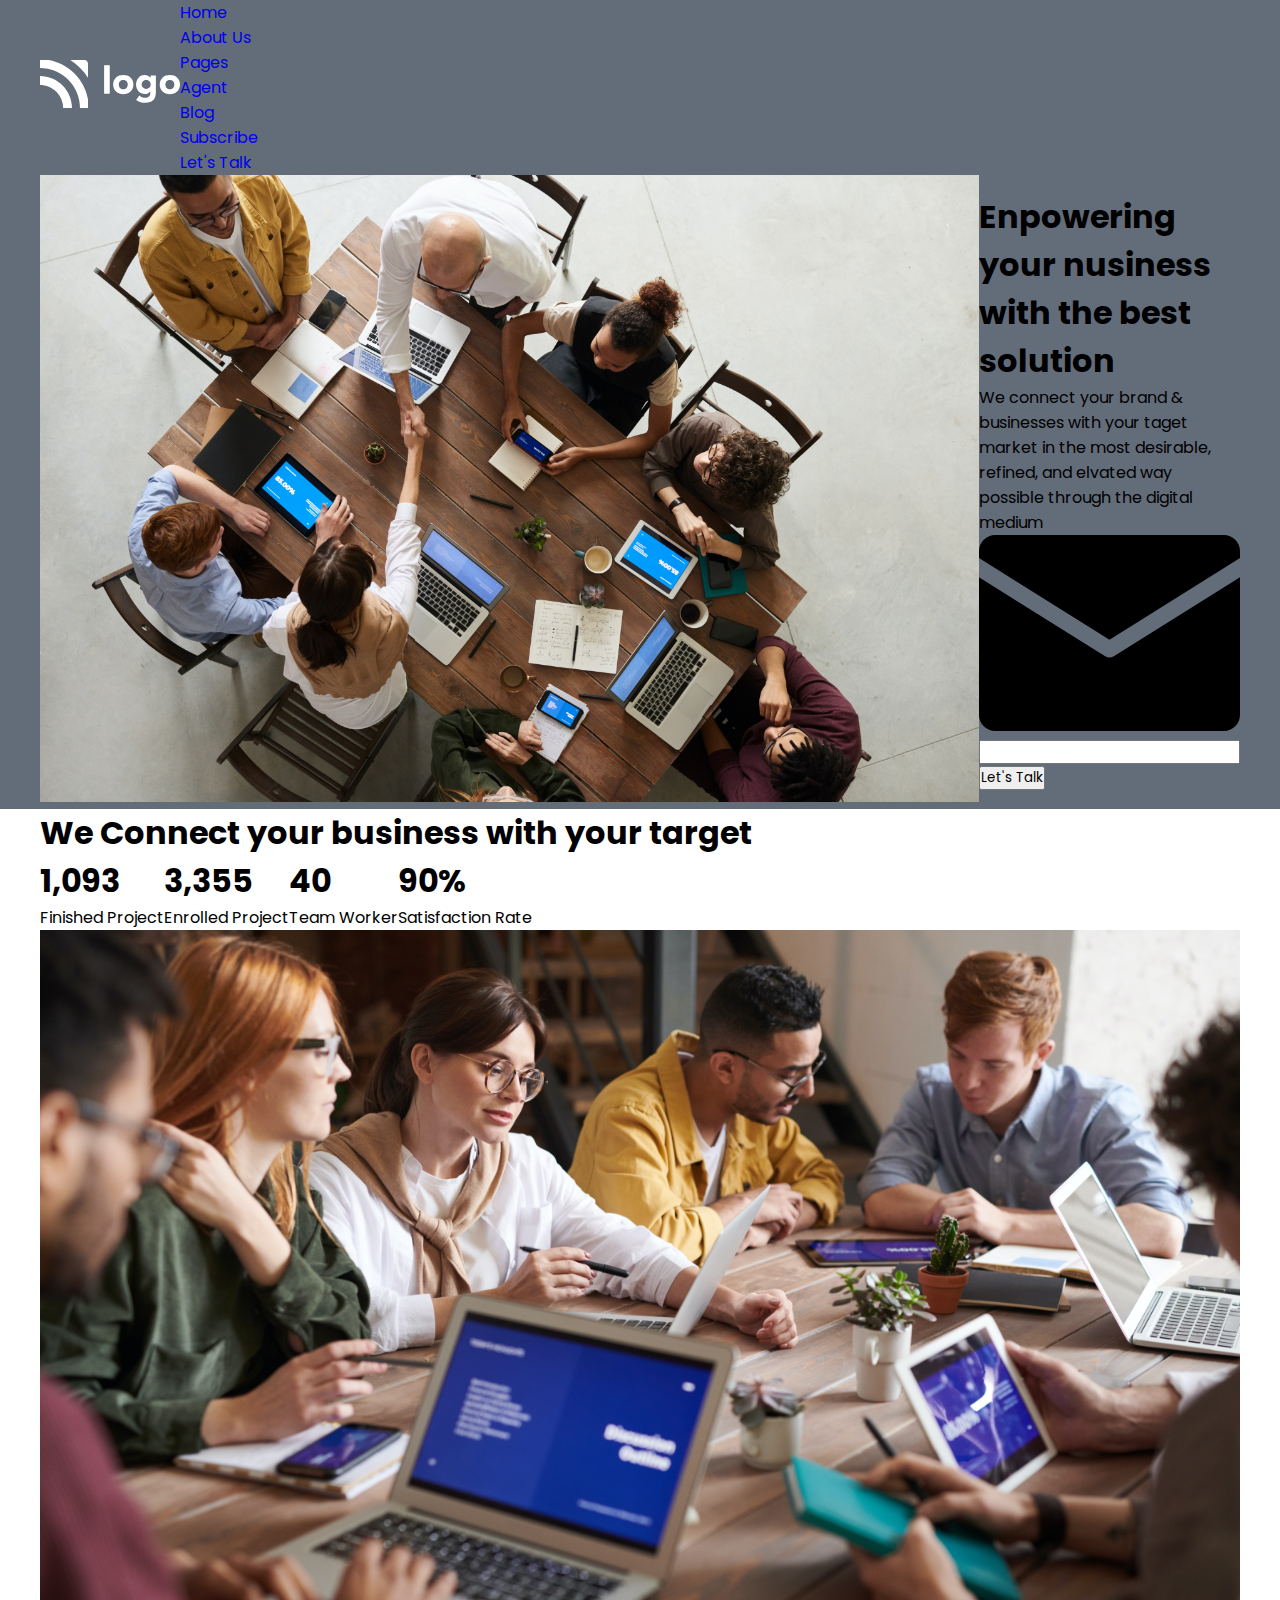
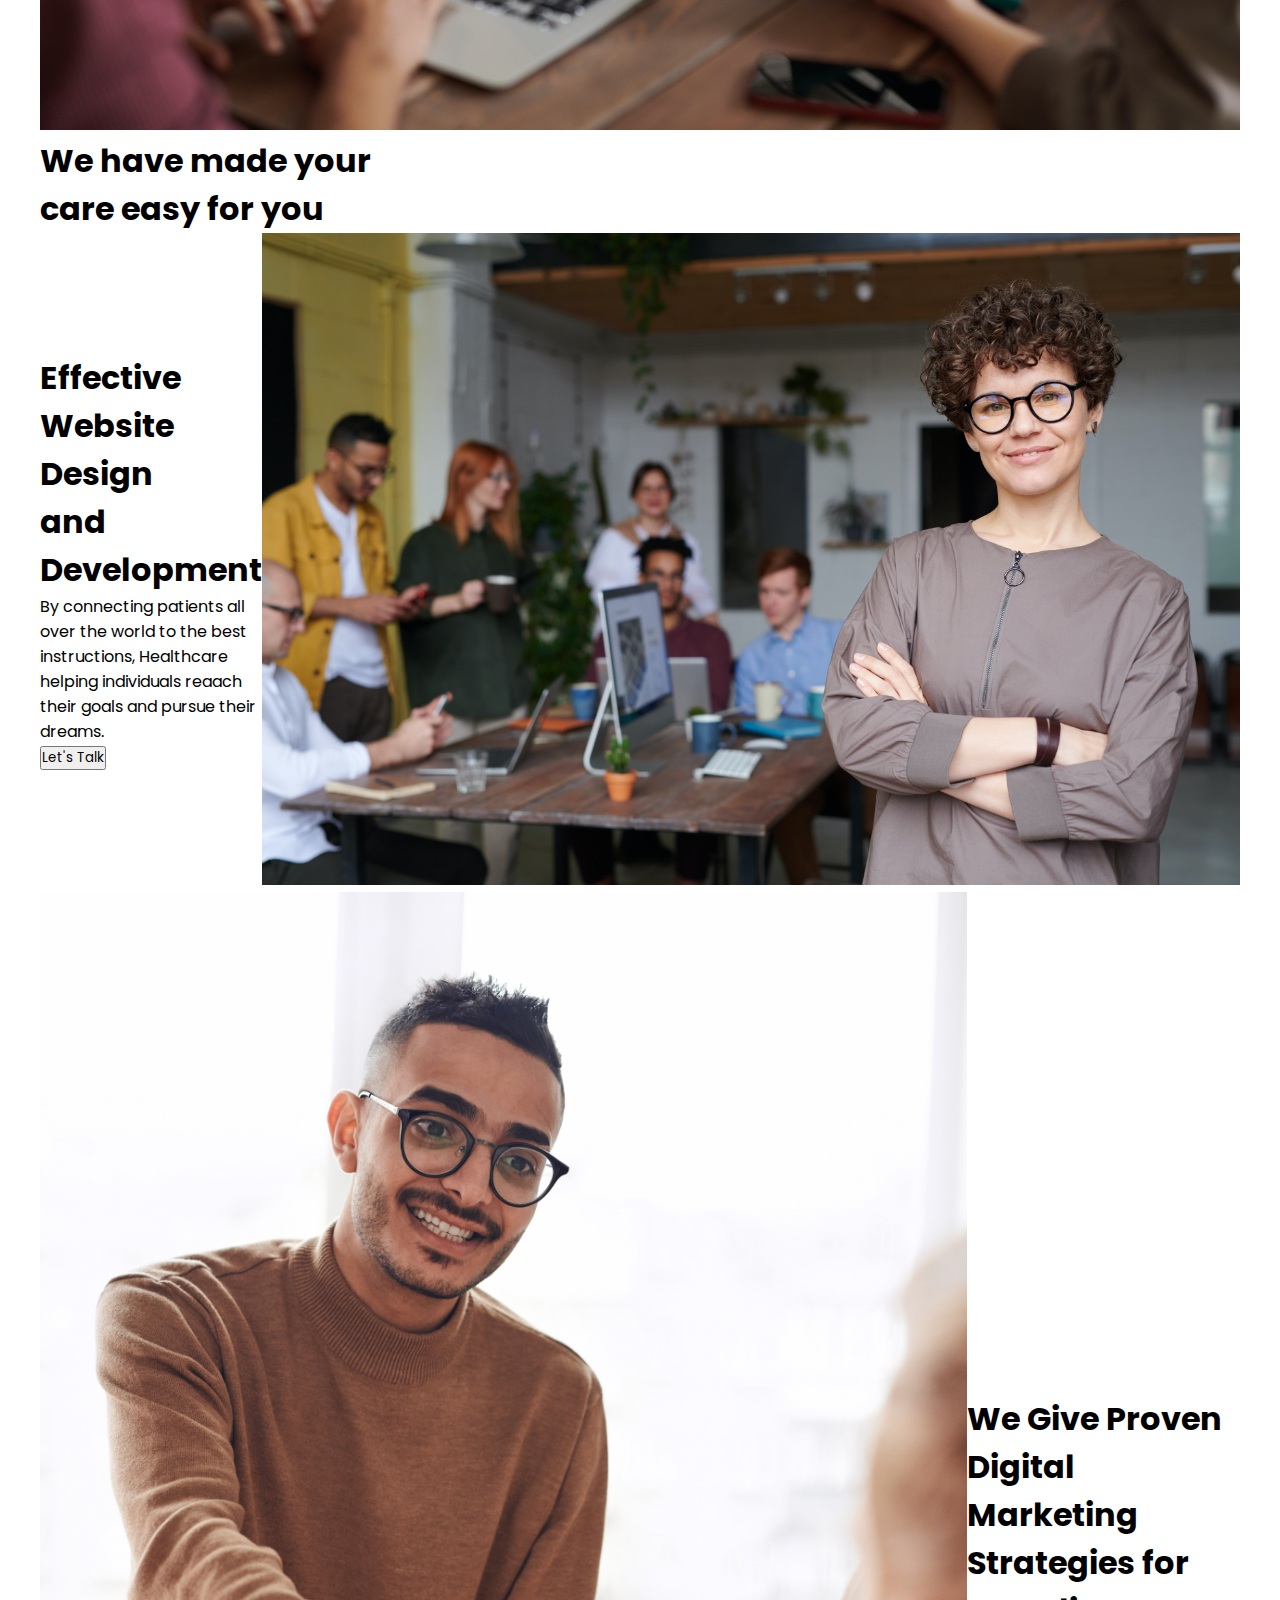
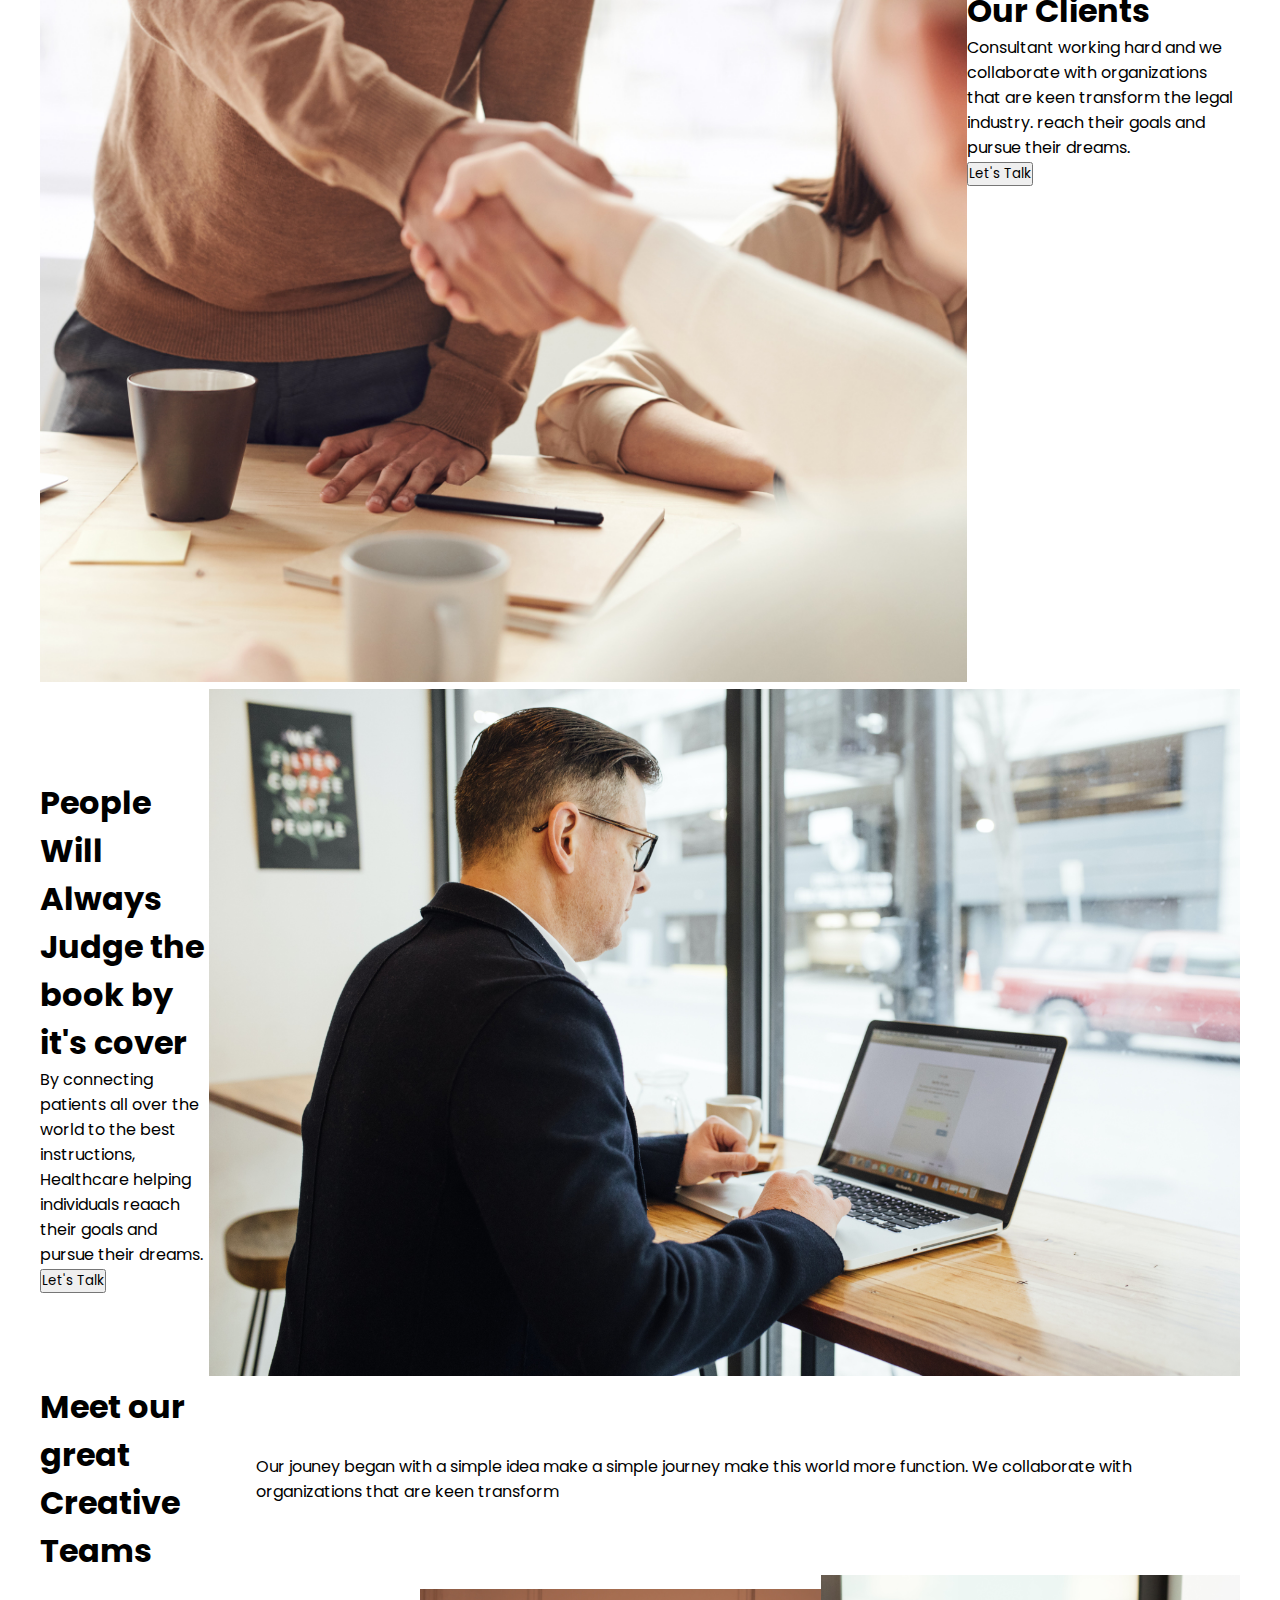
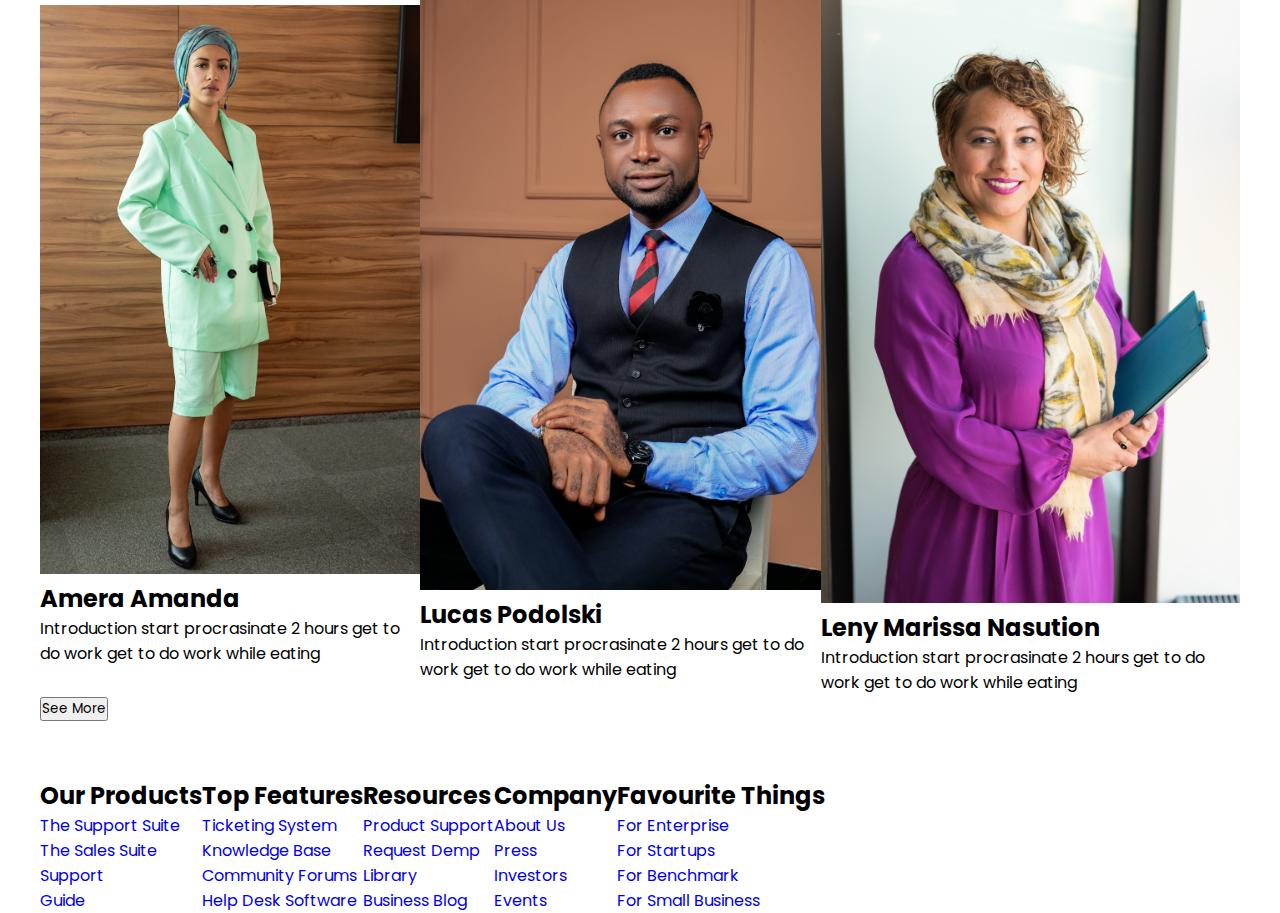
==== index.html @ 9282133e "uploading html and css file" ====
<!DOCTYPE html>
<html lang="en">
  <head>
    <meta charset="UTF-8" />
    <meta http-equiv="X-UA-Compatible" content="IE=edge" />
    <meta name="viewport" content="width=device-width, initial-scale=1.0" />
    <title>Document</title>
    <link rel="stylesheet" href="./style.css" />
    <link
      rel="stylesheet"
      href="https://cdnjs.cloudflare.com/ajax/libs/font-awesome/6.1.2/css/all.min.css"
      integrity="sha512-1sCRPdkRXhBV2PBLUdRb4tMg1w2YPf37qatUFeS7zlBy7jJI8Lf4VHwWfZZfpXtYSLy85pkm9GaYVYMfw5BC1A=="
      crossorigin="anonymous"
      referrerpolicy="no-referrer"
    />
  </head>
  <body>
    <!-- navbar started  -->
    <header>
      <div class="container">
        <div class="row">
          <div class="logo">
            <img src="./images/logo.svg" class="header-logo" alt="" />
          </div>
          <nav>
            <ul class="navbar-menu-list">
              <li class="nav-link"><a href="#" class="nav-link-1">Home</a></li>
              <li class="nav-link">
                <a href="#" class="nav-link-1">About Us</a>
              </li>
              <li class="nav-link"><a href="#" class="nav-link-1">Pages</a></li>
              <li class="nav-link"><a href="#" class="nav-link-1">Agent</a></li>
              <li class="nav-link"><a href="#" class="nav-link-1">Blog</a></li>
              <li class="nav-link">
                <a href="#" class="nav-link-1">Subscribe</a>
              </li>
              <li class="nav-link-btn">
                <a href="#" class="nav-link-1">Let's Talk</a>
              </li>
            </ul>
          </nav>
        </div>
      </div>
      <div class="banner">
        <div class="container">
          <div class="row">
            <div class="col-6">
              <img
                src="./images/0.jpg"
                class="img-fluid header-banner"
                alt=""
              />
            </div>
            <div class="col-6">
              <h1 class="banner-heading-text">
                Enpowering your nusiness with the best solution
              </h1>
              <p class="banner-description">
                We connect your brand & businesses with your taget market in the
                most desirable, refined, and elvated way possible through the
                digital medium
              </p>
              <div class="email-container">
                <img
                  src="./images/email.svg"
                  class="email-img img-fluid"
                  alt=""
                />
                <input type="email" class="email-id" name="email" id="email" />
                <button type="button" class="btn-talk">Let's Talk</button>
              </div>
            </div>
          </div>
        </div>
      </div>
    </header>
    <main>
      <!-- We Connect your business with your target -->
      <section id="We-connect">
        <div class="container">
          <div class="row">
            <div class="col-12">
              <h1 class="we-connect-heading-text">
                We Connect your business with your target
              </h1>
            </div>
          </div>
          <div class="row">
            <!-- first box -->
            <div class="col-3">
              <h1 class="we-connect-sub-heading-text">1,093</h1>
              <p class="we-connect-sub-description-text">Finished Project</p>
            </div>
            <!-- second box -->
            <div class="col-3">
              <h1 class="we-connect-sub-heading-text">3,355</h1>
              <p class="we-connect-sub-description-text">Enrolled Project</p>
            </div>
            <!-- third box -->
            <div class="col-3">
              <h1 class="we-connect-sub-heading-text">40</h1>
              <p class="we-connect-sub-description-text">Team Worker</p>
            </div>
            <!-- fourth box -->
            <div class="col-3">
              <h1 class="we-connect-sub-heading-text">90%</h1>
              <p class="we-connect-sub-description-text">Satisfaction Rate</p>
            </div>
          </div>
          <div class="row">
            <div class="col-12">
              <img
                src="./images/banner.jpg"
                class="banner-img img-fluid"
                alt=""
              />
            </div>
          </div>
        </div>
      </section>
      <!--We have made your care easy for you started here  -->
      <section id="we-have">
        <div class="container">
          <div class="row row-zero">
            <div class="col-12">
              <h1 class="we-have-heading-text">
                We have made your <br />
                care easy for you
              </h1>
            </div>
          </div>
          <!-- Effective Website Design and Development -->
          <div class="row row-one">
            <div class="col-6">
              <h1 class="effective-heading">
                Effective Website Design <br />
                and Development
              </h1>
              <p class="effective-description">
                By connecting patients all over the world to the best
                instructions, Healthcare helping individuals reaach their goals
                and pursue their dreams.
              </p>
              <button class="btn-effective">Let's Talk</button>
            </div>
            <div class="col-6">
              <img src="./images/1.jpg" class="img-fluid" alt="" />
            </div>
          </div>
          <!-- We Give Proven Digital Marketing Strategies for Our Clients -->
          <div class="row row-two">
            <div class="col-6">
              <img src="./images/2.jpg" class="img-fluid" alt="" />
            </div>
            <div class="col-6">
              <h1 class="we-give-heading">
                We Give Proven Digital <br />
                Marketing Strategies for <br />
                Our Clients
              </h1>
              <p class="we-give-description">
                Consultant working hard and we collaborate with organizations
                that are keen transform the legal industry. reach their goals
                and pursue their dreams.
              </p>
              <button class="we-btn">Let's Talk</button>
            </div>
          </div>
          <!-- People Will Always Judge the book by it's cover -->
          <div class="row row-three">
            <div class="col-6">
              <h1 class="people-heading">
                People Will Always Judge the book by it's cover
              </h1>
              <p class="we-people-description">
                By connecting patients all over the world to the best
                instructions, Healthcare helping individuals reaach their goals
                and pursue their dreams.
              </p>
              <button class="btn-let's">Let's Talk</button>
            </div>
            <div class="col-6">
              <img src="./images/3.jpg" class="img-fluid" alt="" />
            </div>
          </div>
        </div>
      </section>
      <!-- Meet our great Creative Teams -->
      <section id="meet-our-team">
        <div class="container">
          <div class="row our-team">
            <div class="col-6">
              <h1 class="team-heading">
                Meet our great <br />
                Creative Teams
              </h1>
            </div>
            <div class="col-6">
              <p class="team-description">
                Our jouney began with a simple idea make a simple journey make
                this world more function. We collaborate with organizations that
                are keen transform
              </p>
            </div>
          </div>
          <!-- our team -->
          <div class="row our-team-count">
            <!-- team one -->
            <div class="col-4">
              <div class="team">
                <div class="thumb">
                  <img src="./images/4.jpg" class="img-fluid" alt="" />
                </div>
                <div class="content">
                  <h2 class="author-name">Amera Amanda</h2>
                  <p class="author-description">
                    Introduction start procrasinate 2 hours get to do work get
                    to do work while eating
                  </p>
                </div>
              </div>
            </div>
            <!-- team two -->
            <div class="col-4">
              <div class="team">
                <div class="thumb">
                  <img src="./images/5.jpg" class="img-fluid" alt="" />
                </div>
                <div class="content">
                  <h2 class="author-name">Lucas Podolski</h2>
                  <p class="author-description">
                    Introduction start procrasinate 2 hours get to do work get
                    to do work while eating
                  </p>
                </div>
              </div>
            </div>
            <!-- team three -->
            <div class="col-4">
              <div class="team">
                <div class="thumb">
                  <img src="./images/6.jpg" class="img-fluid" alt="" />
                </div>
                <div class="content">
                  <h2 class="author-name">Leny Marissa Nasution</h2>
                  <p class="author-description">
                    Introduction start procrasinate 2 hours get to do work get
                    to do work while eating
                  </p>
                </div>
              </div>
            </div>
          </div>
          <div class="row see-more">
            <div class="col-12">
              <button class="btn-see-more">See More</button>
            </div>
          </div>
        </div>
      </section>
      <!-- footer started here -->
      <footer>
        <div class="container">
          <div class="row footer-top-row">
            <div class="col-6">
              <div class="footer-logo">
                <img src="./images/logo.svg" class="footer-logo" alt="" />
              </div>
            </div>
            <div class="col-6">
              <div class="social-icons">
                <ul class="icons">
                  <li class="icon">
                    <a href="#"><i class="fa-brands fa-instagram"></i></a>
                  </li>
                  <li class="icon">
                    <a href="#"><i class="fa-brands fa-facebook-f"></i></a>
                  </li>
                  <li class="icon">
                    <a href="#"><i class="fa-brands fa-twitter"></i></a>
                  </li>
                  <li class="icon">
                    <a href="#"><i class="fa-brands fa-github"></i></a>
                  </li>
                </ul>
              </div>
            </div>
          </div>
          <!--  -->
          <div class="row">
            <div class="col-2">
              <h2 class="footer-list-heading">Our Products</h2>
              <ul class="footer-list">
                <li class="footer-item-list">
                  <a href="#">The Support Suite</a>
                </li>
                <li class="footer-item-list">
                  <a href="#">The Sales Suite</a>
                </li>
                <li class="footer-item-list"><a href="#">Support</a></li>
                <li class="footer-item-list"><a href="#">Guide</a></li>
              </ul>
            </div>
            <div class="col-2">
              <h2 class="footer-list-heading">Top Features</h2>
              <ul class="footer-list">
                <li class="footer-item-list">
                  <a href="#">Ticketing System</a>
                </li>
                <li class="footer-item-list">
                  <a href="#">Knowledge Base</a>
                </li>
                <li class="footer-item-list">
                  <a href="#">Community Forums</a>
                </li>
                <li class="footer-item-list">
                  <a href="#">Help Desk Software</a>
                </li>
              </ul>
            </div>
            <div class="col-2">
              <h2 class="footer-list-heading">Resources</h2>
              <ul class="footer-list">
                <li class="footer-item-list">
                  <a href="#">Product Support</a>
                </li>
                <li class="footer-item-list">
                  <a href="#">Request Demp</a>
                </li>
                <li class="footer-item-list">
                  <a href="#">Library</a>
                </li>
                <li class="footer-item-list">
                  <a href="#">Business Blog</a>
                </li>
              </ul>
            </div>
            <div class="col-2">
              <h2 class="footer-list-heading">Company</h2>
              <ul class="footer-list">
                <li class="footer-item-list">
                  <a href="#">About Us</a>
                </li>
                <li class="footer-item-list">
                  <a href="#">Press</a>
                </li>
                <li class="footer-item-list">
                  <a href="#">Investors</a>
                </li>
                <li class="footer-item-list">
                  <a href="#">Events</a>
                </li>
              </ul>
            </div>
            <div class="col-2">
              <h2 class="footer-list-heading">Favourite Things</h2>
              <ul class="footer-list">
                <li class="footer-item-list">
                  <a href="#">For Enterprise</a>
                </li>
                <li class="footer-item-list">
                  <a href="#">For Startups</a>
                </li>
                <li class="footer-item-list">
                  <a href="#">For Benchmark</a>
                </li>
                <li class="footer-item-list">
                  <a href="#">For Small Business</a>
                </li>
              </ul>
            </div>
          </div>
        </div>
      </footer>
    </main>
  </body>
</html>
---- style.css ----
/* POPPINS FONT FAMILY */
@import url("https://fonts.googleapis.com/css2?family=Poppins&display=swap");
@import url("https://fonts.googleapis.com/css2?family=Righteous&display=swap");

* {
  margin: 0;
  padding: 0;
  box-sizing: border-box;
  font-family: "Poppins", sans-serif;
}
.img-fluid {
  max-width: 100%;
  height: auto;
}
.container {
  max-width: 1200px;
  margin: 0 auto;
}
.row {
  display: flex;
  align-items: center;
}
li {
  list-style-type: none;
}
a {
  text-decoration: none;
}
/* header started here */
header {
  background-color: #636c79;
}
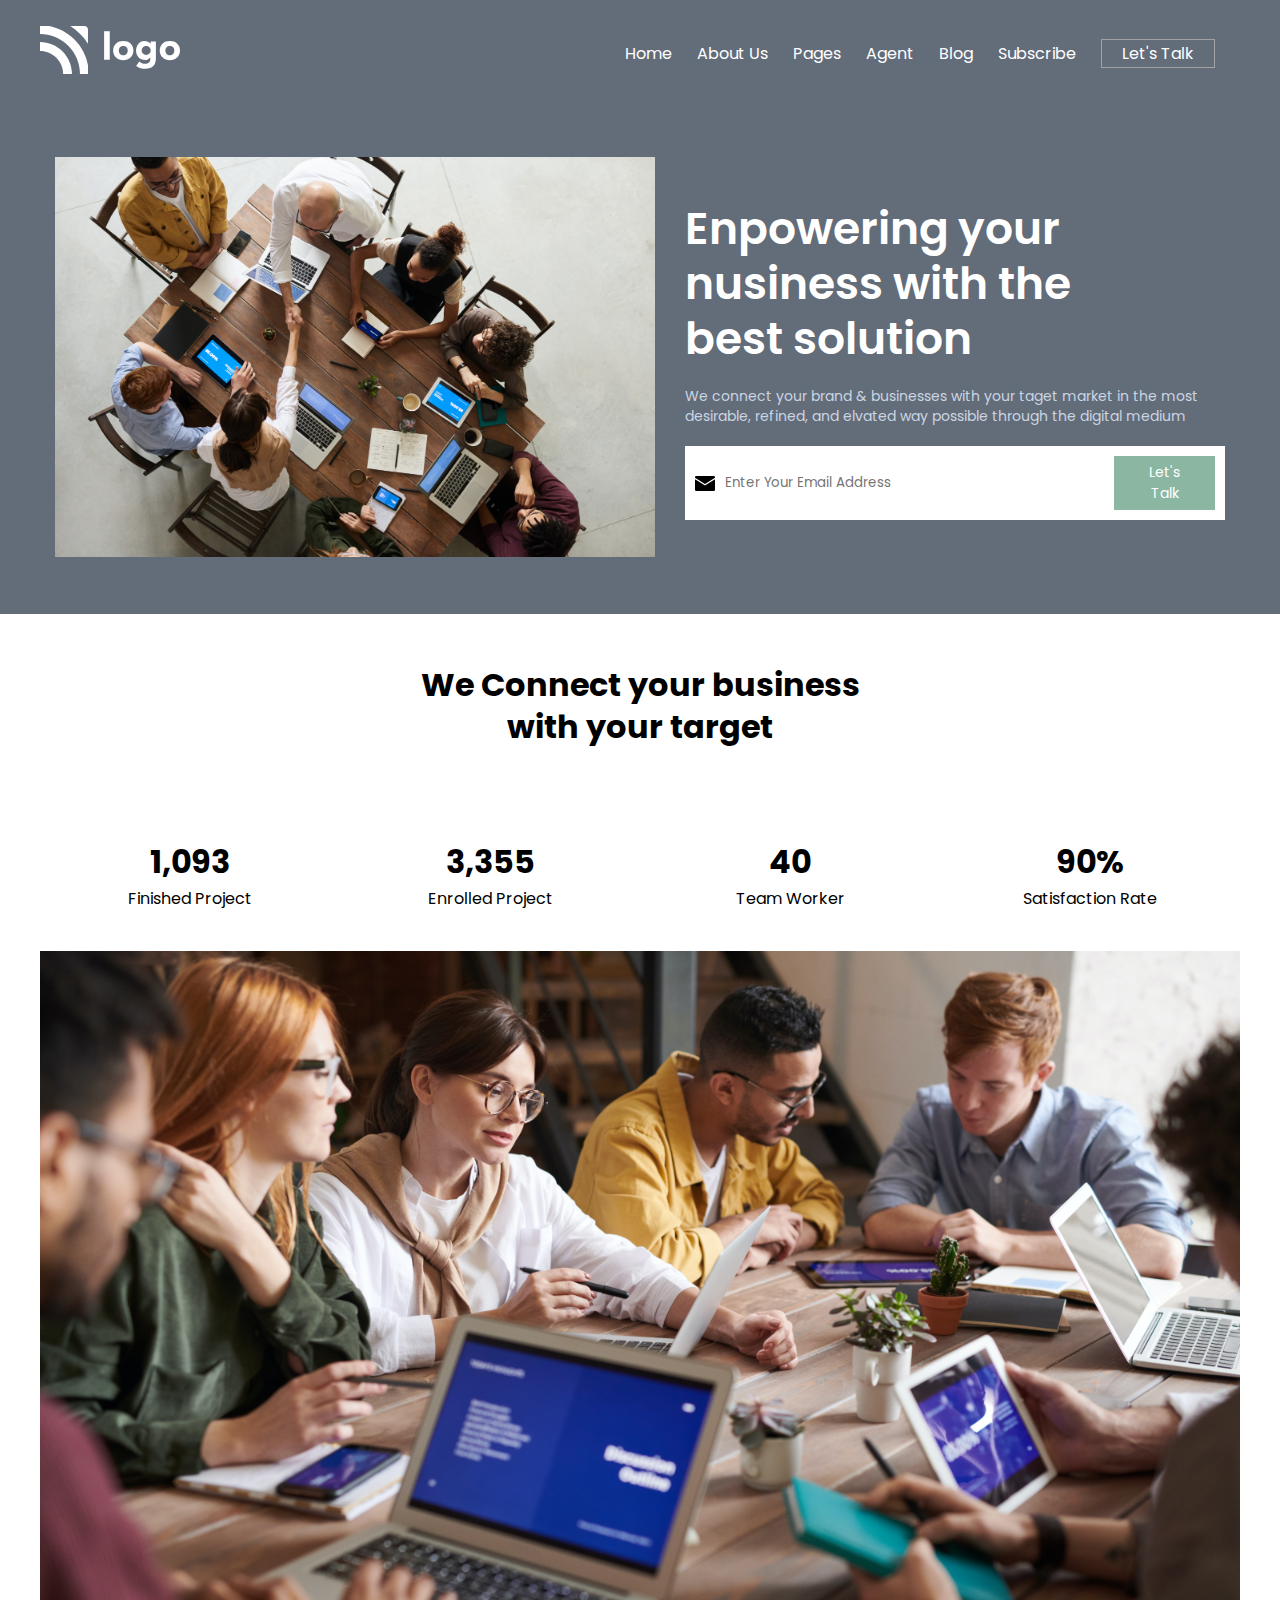
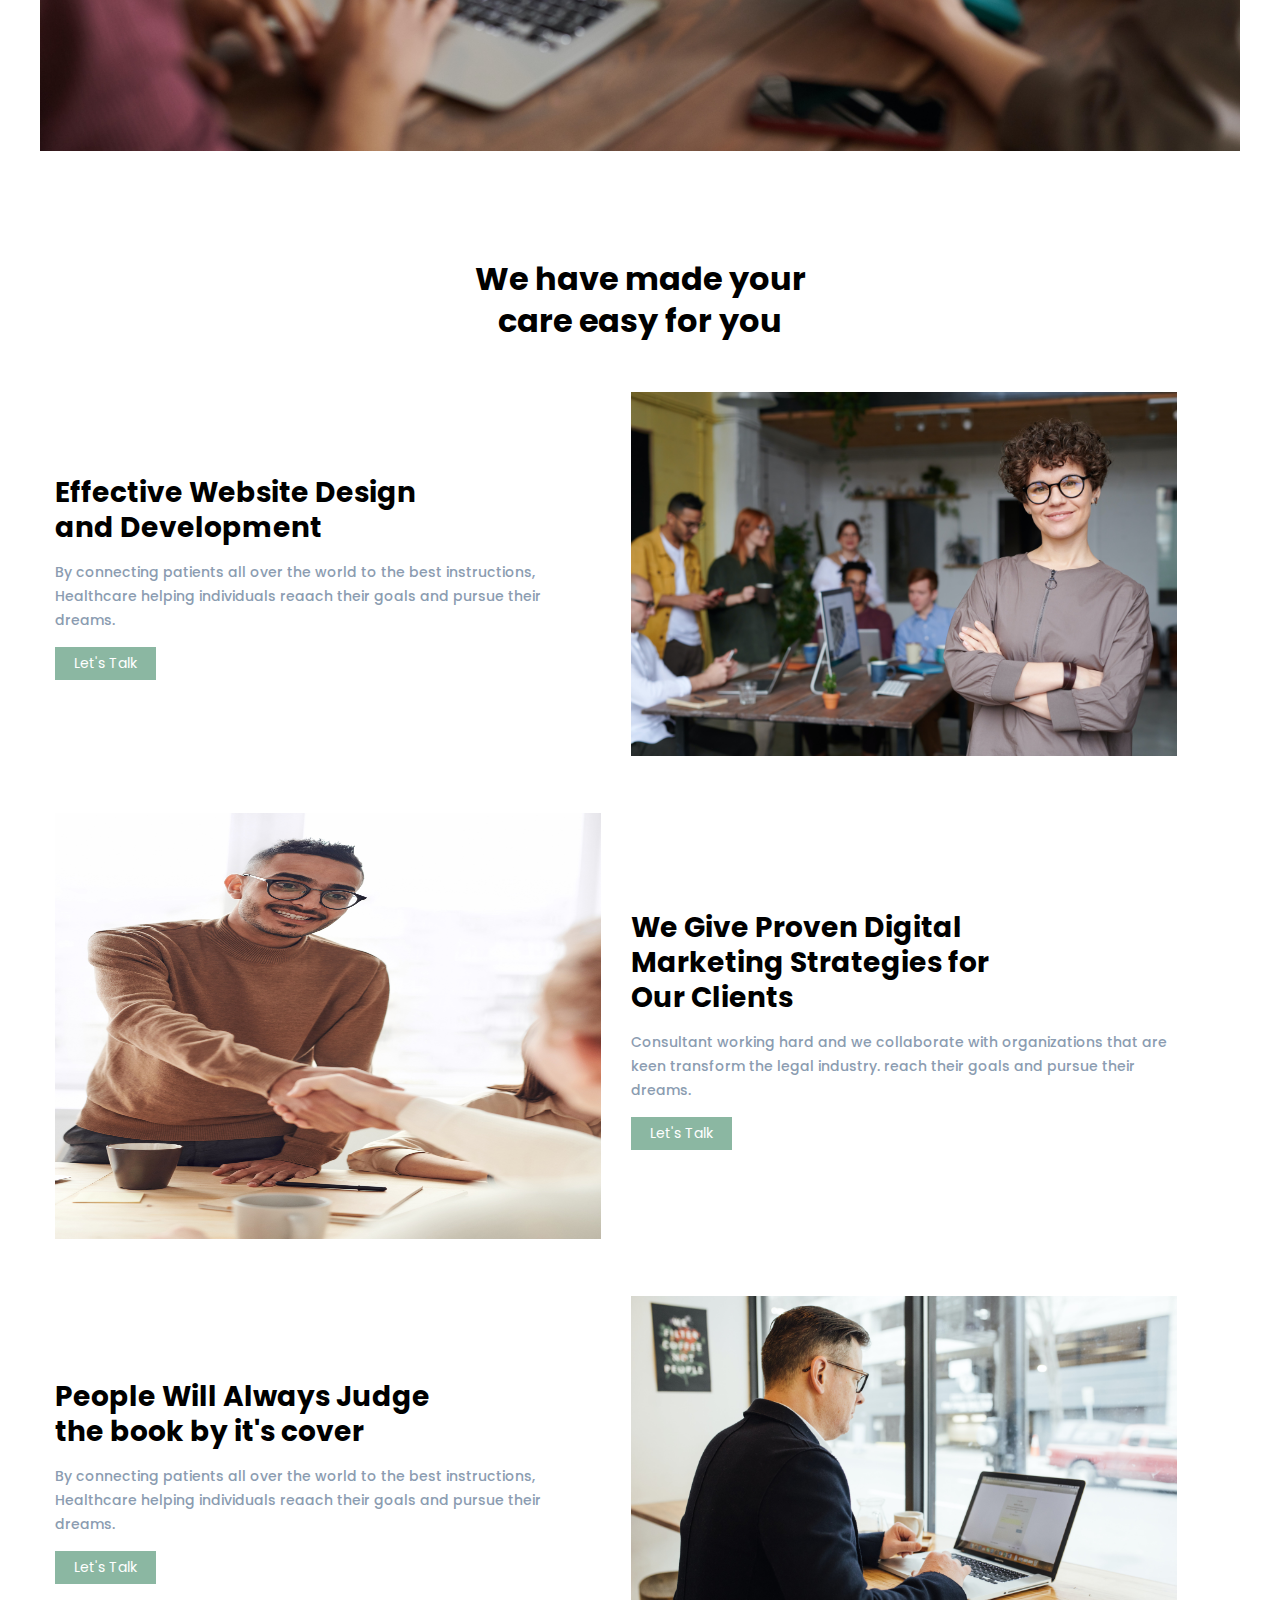
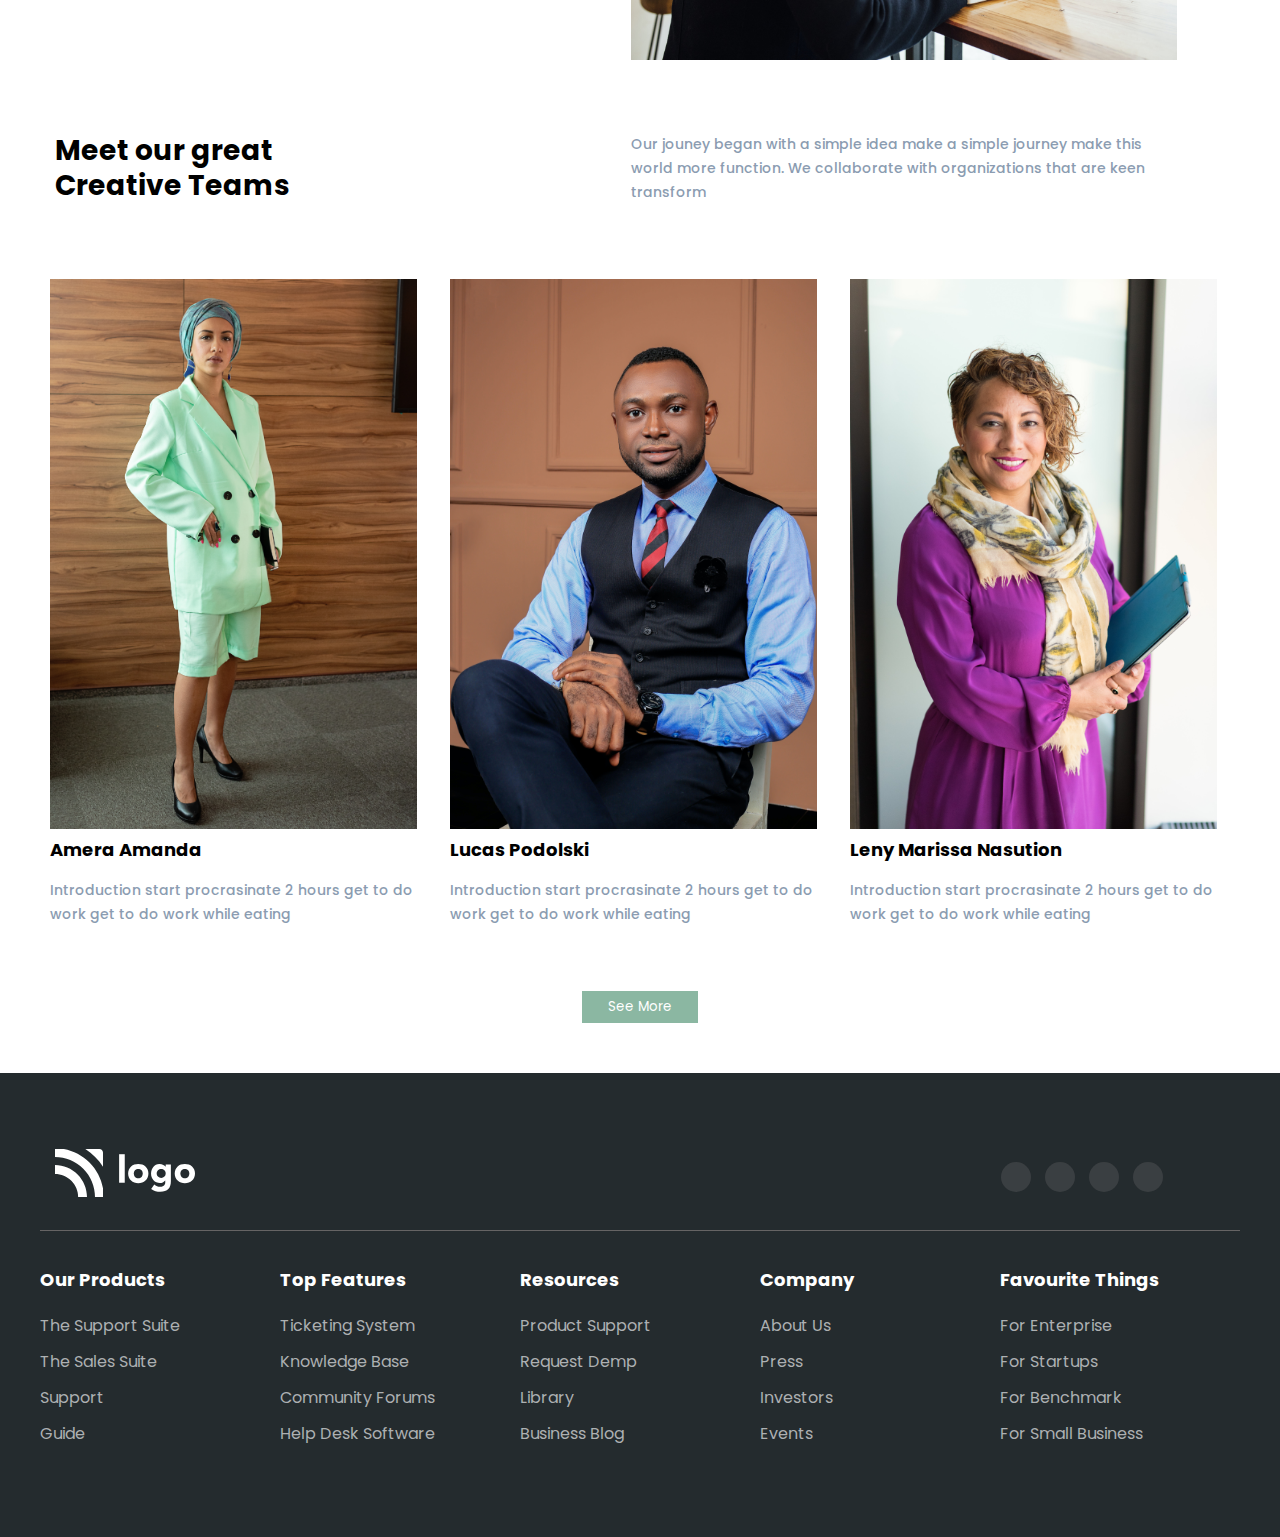
==== commit 5eadf7c7: "updloading html and style file" ====
--- a/index.html
+++ b/index.html
@@ -18,7 +18,7 @@
     <!-- navbar started  -->
     <header>
       <div class="container">
-        <div class="row">
+        <div class="row navbar">
           <div class="logo">
             <img src="./images/logo.svg" class="header-logo" alt="" />
           </div>
@@ -35,7 +35,7 @@
                 <a href="#" class="nav-link-1">Subscribe</a>
               </li>
               <li class="nav-link-btn">
-                <a href="#" class="nav-link-1">Let's Talk</a>
+                <a href="#" class="nav-link">Let's Talk</a>
               </li>
             </ul>
           </nav>
@@ -53,7 +53,9 @@
             </div>
             <div class="col-6">
               <h1 class="banner-heading-text">
-                Enpowering your nusiness with the best solution
+                Enpowering your <br />
+                nusiness with the <br />
+                best solution
               </h1>
               <p class="banner-description">
                 We connect your brand & businesses with your taget market in the
@@ -66,7 +68,13 @@
                   class="email-img img-fluid"
                   alt=""
                 />
-                <input type="email" class="email-id" name="email" id="email" />
+                <input
+                  type="email"
+                  class="email-id"
+                  name="email"
+                  id="email"
+                  placeholder="Enter Your Email Address"
+                />
                 <button type="button" class="btn-talk">Let's Talk</button>
               </div>
             </div>
@@ -78,14 +86,15 @@
       <!-- We Connect your business with your target -->
       <section id="We-connect">
         <div class="container">
-          <div class="row">
+          <div class="row text-center">
             <div class="col-12">
               <h1 class="we-connect-heading-text">
-                We Connect your business with your target
-              </h1>
-            </div>
-          </div>
-          <div class="row">
+                We Connect your business <br />
+                with your target
+              </h1>
+            </div>
+          </div>
+          <div class="row py-3">
             <!-- first box -->
             <div class="col-3">
               <h1 class="we-connect-sub-heading-text">1,093</h1>
@@ -121,7 +130,7 @@
       <!--We have made your care easy for you started here  -->
       <section id="we-have">
         <div class="container">
-          <div class="row row-zero">
+          <div class="row row-zero text-center">
             <div class="col-12">
               <h1 class="we-have-heading-text">
                 We have made your <br />
@@ -141,7 +150,7 @@
                 instructions, Healthcare helping individuals reaach their goals
                 and pursue their dreams.
               </p>
-              <button class="btn-effective">Let's Talk</button>
+              <button class="btn-talk">Let's Talk</button>
             </div>
             <div class="col-6">
               <img src="./images/1.jpg" class="img-fluid" alt="" />
@@ -150,7 +159,7 @@
           <!-- We Give Proven Digital Marketing Strategies for Our Clients -->
           <div class="row row-two">
             <div class="col-6">
-              <img src="./images/2.jpg" class="img-fluid" alt="" />
+              <img src="./images/2.jpg" class="img-fluid we-give-img" alt="" />
             </div>
             <div class="col-6">
               <h1 class="we-give-heading">
@@ -163,21 +172,22 @@
                 that are keen transform the legal industry. reach their goals
                 and pursue their dreams.
               </p>
-              <button class="we-btn">Let's Talk</button>
+              <button class="btn-talk">Let's Talk</button>
             </div>
           </div>
           <!-- People Will Always Judge the book by it's cover -->
           <div class="row row-three">
             <div class="col-6">
               <h1 class="people-heading">
-                People Will Always Judge the book by it's cover
+                People Will Always Judge <br />
+                the book by it's cover
               </h1>
               <p class="we-people-description">
                 By connecting patients all over the world to the best
                 instructions, Healthcare helping individuals reaach their goals
                 and pursue their dreams.
               </p>
-              <button class="btn-let's">Let's Talk</button>
+              <button class="btn-talk">Let's Talk</button>
             </div>
             <div class="col-6">
               <img src="./images/3.jpg" class="img-fluid" alt="" />
@@ -251,7 +261,7 @@
               </div>
             </div>
           </div>
-          <div class="row see-more">
+          <div class="row see-more text-center">
             <div class="col-12">
               <button class="btn-see-more">See More</button>
             </div>
@@ -287,7 +297,7 @@
             </div>
           </div>
           <!--  -->
-          <div class="row">
+          <div class="row footer-bottom">
             <div class="col-2">
               <h2 class="footer-list-heading">Our Products</h2>
               <ul class="footer-list">
--- a/style.css
+++ b/style.css
@@ -30,3 +30,183 @@
 header {
   background-color: #636c79;
 }
+ul.navbar-menu-list {
+  display: flex;
+  justify-content: center;
+  align-items: center;
+}
+.row.navbar {
+  justify-content: space-between;
+  align-items: center;
+  padding: 25px 0;
+}
+ul.navbar-menu-list li a {
+  color: #fff;
+  margin-right: 25px;
+}
+a.nav-link {
+  border: 1px solid #a3a2a3;
+  padding: 2px 20px;
+}
+img.img-fluid.header-banner {
+  max-width: 600px;
+}
+img.email-img.img-fluid {
+  max-width: 20px;
+}
+.col-6 {
+  padding: 0 15px;
+}
+h1.banner-heading-text {
+  color: #fff;
+  font-size: 44px;
+  line-height: 55px;
+  font-weight: 600;
+}
+p.banner-description {
+  font-size: 14px;
+  line-height: 20px;
+  margin: 20px 0;
+  color: #cad5e2;
+}
+.email-container {
+  background-color: #fff;
+  padding: 10px;
+  align-items: center;
+  display: flex;
+}
+input#email {
+  border: none;
+  outline: none;
+  width: 75%;
+  margin-left: 10px;
+}
+button.btn-talk {
+  background-color: #8bb7a2;
+  border: 1px solid #8bb7a2;
+  padding: 5px 18px;
+  font-size: 14px;
+  color: #fff;
+}
+.banner {
+  padding: 50px 0;
+}
+.row.text-center {
+  justify-content: center;
+  text-align: center;
+}
+h1.we-connect-heading-text,
+h1.we-have-heading-text {
+  font-size: 32px;
+  line-height: 42px;
+  padding: 50px 0;
+}
+#We-connect .col-3 {
+  width: 25%;
+  margin: 20px;
+  text-align: center;
+}
+.py-3 {
+  padding: 20px 0;
+}
+.row.row-zero.text-center {
+  padding-top: 50px;
+}
+#we-have .col-6 {
+  width: 48%;
+}
+p.effective-description,
+p.we-give-description,
+p.we-people-description,
+p.team-description,
+p.author-description {
+  color: #8b9cb1;
+  font-size: 14px;
+  margin: 15px 0;
+  line-height: 24px;
+  font-weight: 500;
+}
+h1.effective-heading,
+h1.we-give-heading,
+h1.people-heading,
+h1.team-heading {
+  font-size: 28px;
+  line-height: 35px;
+}
+.row.row-two {
+  padding: 50px 0;
+}
+img.img-fluid.we-give-img {
+  width: 546px;
+  height: 426px;
+}
+.row.our-team .col-6 {
+  width: 48%;
+}
+.row.our-team {
+  padding: 50px 0;
+}
+.row.our-team {
+  padding: 50px 0;
+}
+h2.author-name {
+  font-size: 18px;
+}
+.team {
+  margin: 10px;
+}
+.thumb img {
+  height: 550px;
+}
+.row.see-more.text-center {
+  margin: 50px 0;
+}
+button.btn-see-more {
+  background-color: #8bb7a2;
+  border: 1px solid #8bb7a2;
+  color: #fff;
+  padding: 5px 25px;
+}
+footer {
+  background-color: #242b2e;
+  padding: 50px 0;
+}
+footer .col-6 {
+  width: 48%;
+}
+ul.icons {
+  display: flex;
+  justify-content: end;
+  align-items: center;
+}
+li.icon {
+  margin-right: 14px;
+  width: 30px;
+  height: 30px;
+  background-color: #3b3f42fa;
+  line-height: 30px;
+  text-align: center;
+  border-radius: 50px;
+}
+li.icon a {
+  color: #fff;
+}
+.row.footer-top-row {
+  padding: 25px 0;
+  border-bottom: 1px solid #666464;
+}
+footer .col-2 {
+  width: 20%;
+}
+.row.footer-bottom {
+  padding: 35px 0;
+}
+ul.footer-list a {
+  color: #adb0b2;
+  line-height: 36px;
+}
+h2.footer-list-heading {
+  font-size: 18px;
+  color: #fff;
+  margin-bottom: 15px;
+}
